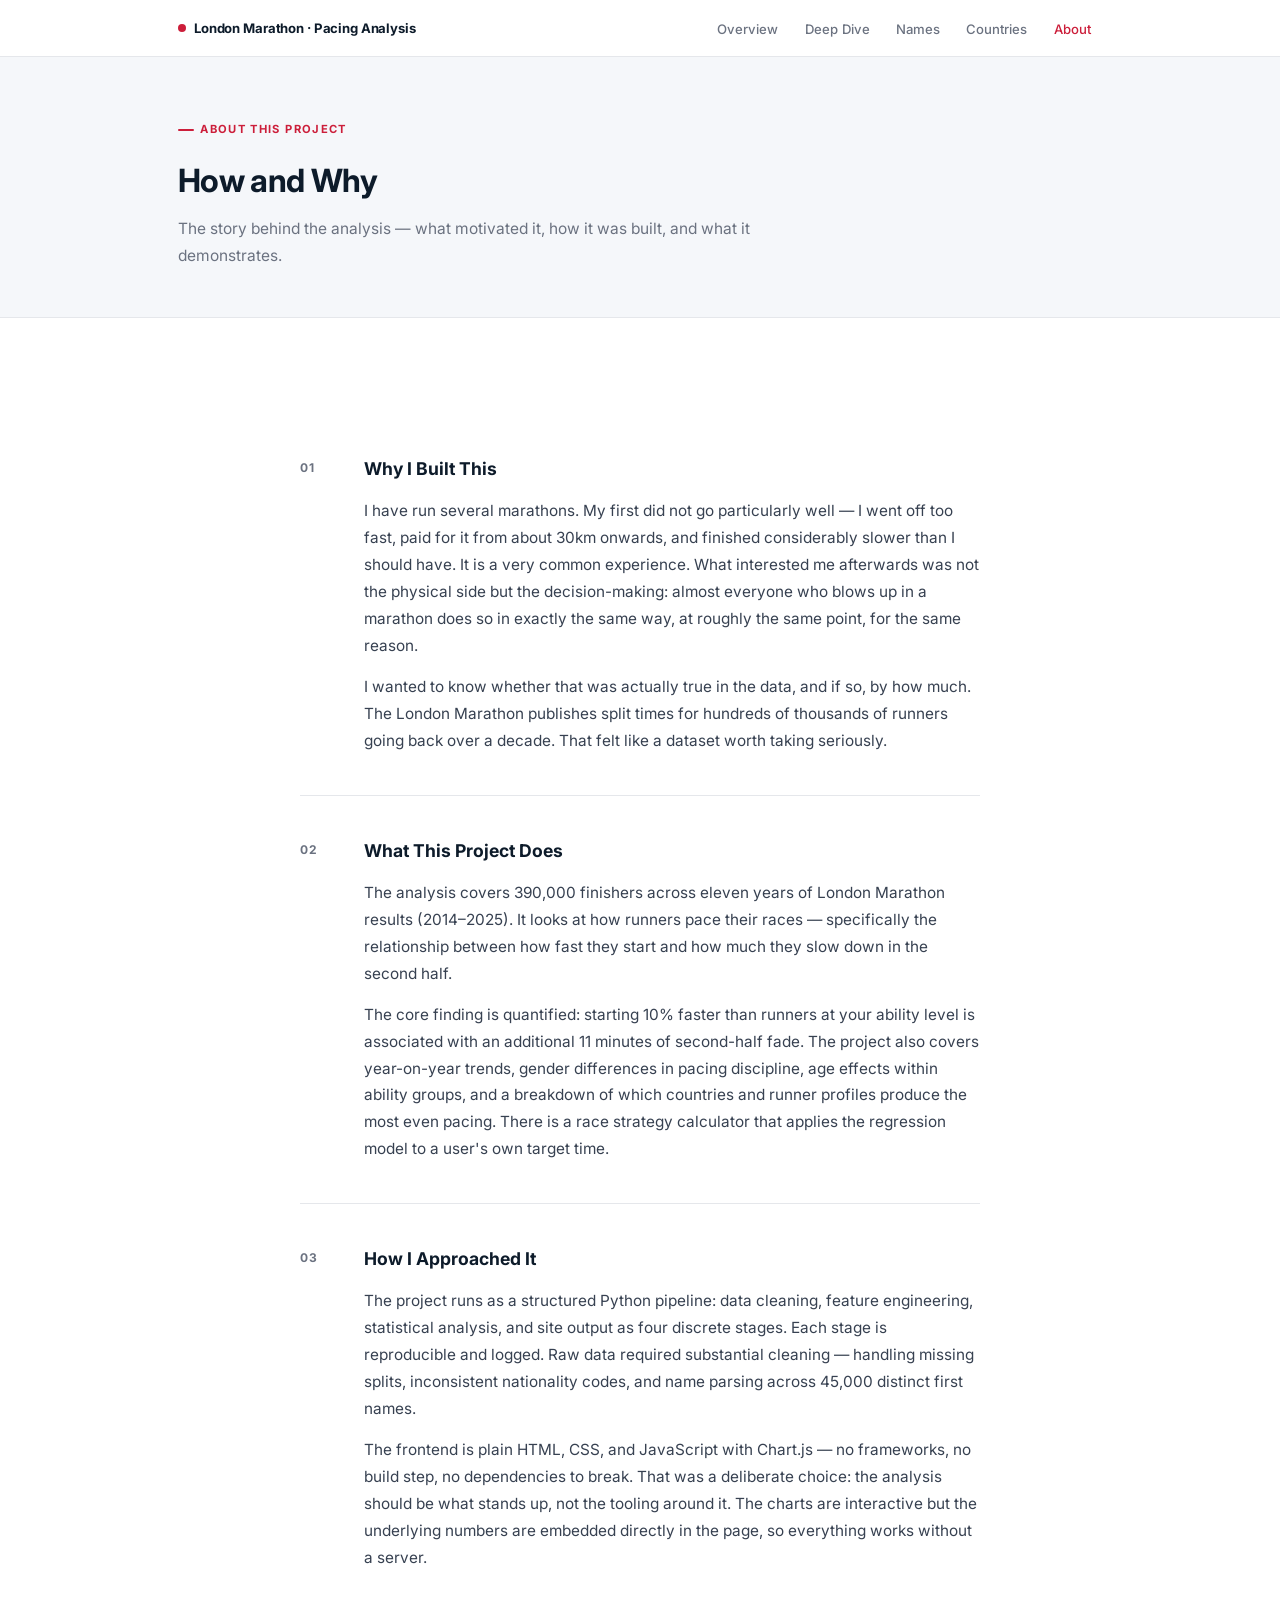
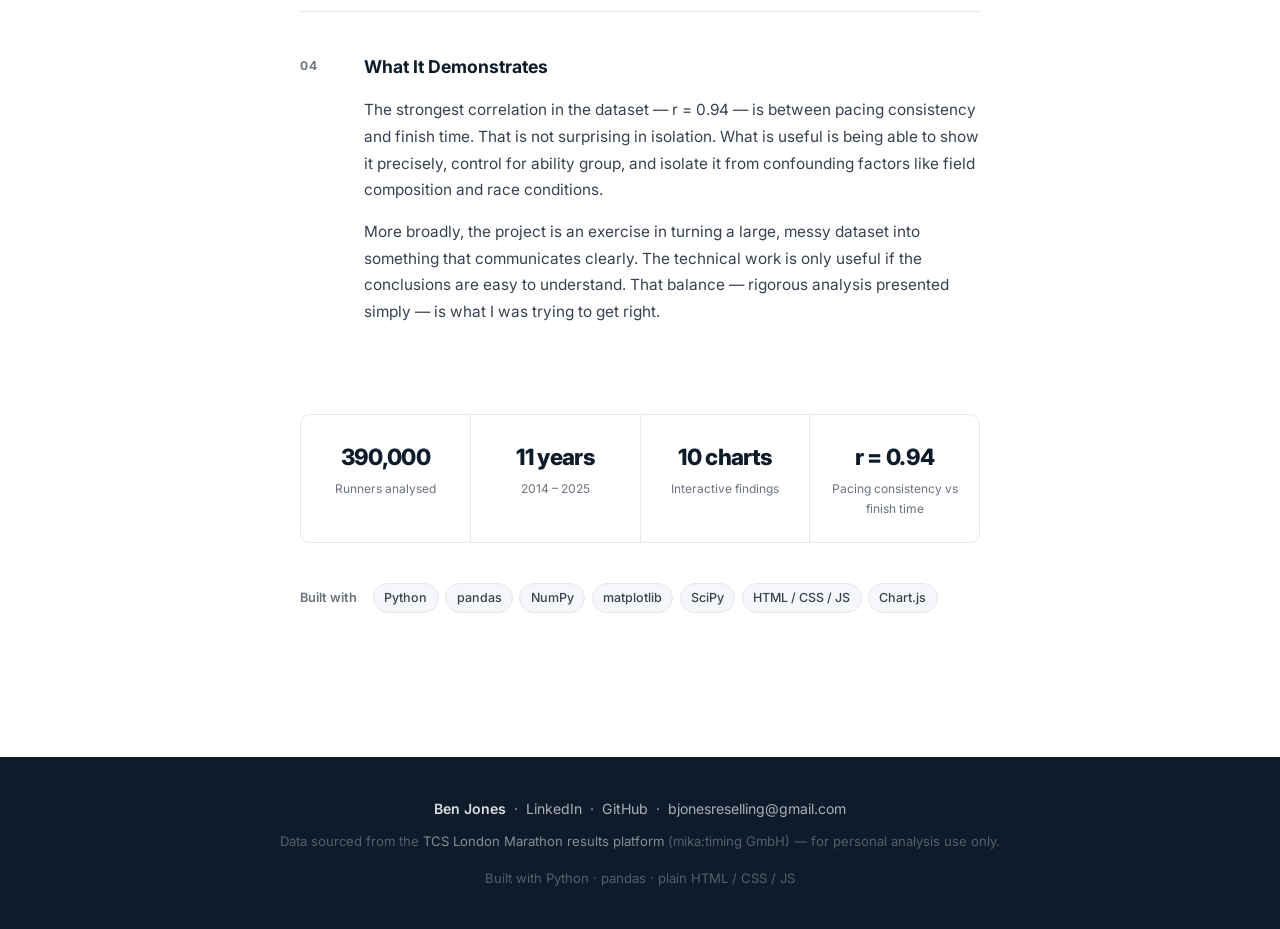
==== about.html @ 75218dbc "Add files via upload" ====
<!DOCTYPE html>
<html lang="en">
<head>
  <meta charset="UTF-8" />
  <meta name="viewport" content="width=device-width, initial-scale=1.0" />
  <title>About — London Marathon Pacing Analysis</title>
  <link rel="preconnect" href="https://fonts.googleapis.com" />
  <link rel="stylesheet" href="https://fonts.googleapis.com/css2?family=Inter:wght@400;500;600;700;800&display=swap" />
  <link rel="stylesheet" href="styles.css" />
</head>
<body>

<!-- Nav -->
<nav>
  <div class="nav-inner">
    <a class="nav-logo" href="index.html">
      <span class="nav-logo-dot"></span>
      London Marathon · Pacing Analysis
    </a>
    <button class="nav-hamburger" aria-label="Open menu" aria-expanded="false">
      <span></span><span></span><span></span>
    </button>
    <ul class="nav-links">
      <li><a href="index.html">Overview</a></li>
      <li><a href="findings.html">Deep&nbsp;Dive</a></li>
      <li><a href="names.html">Names</a></li>
      <li><a href="countries.html">Countries</a></li>
      <li><a href="about.html" class="nav-active">About</a></li>
    </ul>
  </div>
</nav>

<!-- Page header -->
<div style="background:var(--bg-subtle); border-bottom:1px solid var(--border); padding:3.5rem 1.75rem 3rem;">
  <div class="container">
    <div class="section-label">About This Project</div>
    <h2 style="font-size:2rem; margin-bottom:0.5rem;">How and Why</h2>
    <p style="color:var(--text-muted); font-size:0.97rem; max-width:620px; margin:0;">
      The story behind the analysis — what motivated it, how it was built, and what it demonstrates.
    </p>
  </div>
</div>

<!-- Content -->
<section>
  <div class="container">
    <div class="about-body">

      <div class="about-section">
        <div class="about-section-label">01</div>
        <div class="about-section-content">
          <h3>Why I Built This</h3>
          <p>
            I have run several marathons. My first did not go particularly well — I went off too fast,
            paid for it from about 30km onwards, and finished considerably slower than I should have.
            It is a very common experience. What interested me afterwards was not the physical side
            but the decision-making: almost everyone who blows up in a marathon does so in exactly
            the same way, at roughly the same point, for the same reason.
          </p>
          <p>
            I wanted to know whether that was actually true in the data, and if so, by how much.
            The London Marathon publishes split times for hundreds of thousands of runners going back
            over a decade. That felt like a dataset worth taking seriously.
          </p>
        </div>
      </div>

      <div class="about-section">
        <div class="about-section-label">02</div>
        <div class="about-section-content">
          <h3>What This Project Does</h3>
          <p>
            The analysis covers 390,000 finishers across eleven years of London Marathon results
            (2014–2025). It looks at how runners pace their races — specifically the relationship
            between how fast they start and how much they slow down in the second half.
          </p>
          <p>
            The core finding is quantified: starting 10% faster than runners at your ability level
            is associated with an additional 11 minutes of second-half fade. The project also
            covers year-on-year trends, gender differences in pacing discipline, age effects within
            ability groups, and a breakdown of which countries and runner profiles produce the most
            even pacing. There is a race strategy calculator that applies the regression model
            to a user's own target time.
          </p>
        </div>
      </div>

      <div class="about-section">
        <div class="about-section-label">03</div>
        <div class="about-section-content">
          <h3>How I Approached It</h3>
          <p>
            The project runs as a structured Python pipeline: data cleaning, feature engineering,
            statistical analysis, and site output as four discrete stages. Each stage is
            reproducible and logged. Raw data required substantial cleaning — handling missing
            splits, inconsistent nationality codes, and name parsing across 45,000 distinct
            first names.
          </p>
          <p>
            The frontend is plain HTML, CSS, and JavaScript with Chart.js — no frameworks,
            no build step, no dependencies to break. That was a deliberate choice: the
            analysis should be what stands up, not the tooling around it. The charts are
            interactive but the underlying numbers are embedded directly in the page, so
            everything works without a server.
          </p>
        </div>
      </div>

      <div class="about-section" style="border-bottom:none;">
        <div class="about-section-label">04</div>
        <div class="about-section-content">
          <h3>What It Demonstrates</h3>
          <p>
            The strongest correlation in the dataset — r = 0.94 — is between pacing consistency
            and finish time. That is not surprising in isolation. What is useful is being able
            to show it precisely, control for ability group, and isolate it from confounding
            factors like field composition and race conditions.
          </p>
          <p>
            More broadly, the project is an exercise in turning a large, messy dataset into
            something that communicates clearly. The technical work is only useful if the
            conclusions are easy to understand. That balance — rigorous analysis presented
            simply — is what I was trying to get right.
          </p>
        </div>
      </div>

    </div>

    <!-- Stat strip -->
    <div class="about-stats">
      <div class="about-stat">
        <div class="about-stat-num">390,000</div>
        <div class="about-stat-lbl">Runners analysed</div>
      </div>
      <div class="about-stat">
        <div class="about-stat-num">11 years</div>
        <div class="about-stat-lbl">2014 – 2025</div>
      </div>
      <div class="about-stat">
        <div class="about-stat-num">10 charts</div>
        <div class="about-stat-lbl">Interactive findings</div>
      </div>
      <div class="about-stat">
        <div class="about-stat-num">r = 0.94</div>
        <div class="about-stat-lbl">Pacing consistency vs finish time</div>
      </div>
    </div>

    <!-- Tech stack -->
    <div class="about-stack">
      <div class="about-stack-label">Built with</div>
      <div class="about-stack-items">
        <span class="about-stack-tag">Python</span>
        <span class="about-stack-tag">pandas</span>
        <span class="about-stack-tag">NumPy</span>
        <span class="about-stack-tag">matplotlib</span>
        <span class="about-stack-tag">SciPy</span>
        <span class="about-stack-tag">HTML / CSS / JS</span>
        <span class="about-stack-tag">Chart.js</span>
      </div>
    </div>

  </div>
</section>

<!-- Footer -->
<footer>
  <div class="container">
    <p class="footer-contact">
      <strong>Ben Jones</strong>
      &nbsp;·&nbsp;
      <a href="https://www.linkedin.com/in/ben-jones-98b57a19a/" target="_blank" rel="noopener">LinkedIn</a>
      &nbsp;·&nbsp;
      <a href="https://github.com/benjones1996" target="_blank" rel="noopener">GitHub</a>
      &nbsp;·&nbsp;
      <a href="mailto:bjonesreselling@gmail.com">bjonesreselling@gmail.com</a>
    </p>
    <p>
      Data sourced from the
      <a href="https://results.tcslondonmarathon.com" target="_blank" rel="noopener">TCS London Marathon results platform</a>
      (mika:timing GmbH) — for personal analysis use only.
    </p>
    <p>Built with Python · pandas · plain HTML / CSS / JS</p>
  </div>
</footer>

<script src="reveal.js"></script>
<script src="nav.js"></script>
</body>
</html>
---- styles.css ----
/* ─── Reset & base ─── */
*, *::before, *::after { box-sizing: border-box; margin: 0; padding: 0; }

:root {
  --bg:        #FFFFFF;
  --bg-subtle: #F5F7FA;
  --bg-dark:   #0D1B2A;
  --red:       #CC1E3A;
  --amber:     #E08A1E;
  --text:      #0D1B2A;
  --text-mid:  #374151;
  --text-muted:#6B7280;
  --border:    #E5E7EB;
  --shadow-sm: 0 1px 4px rgba(0,0,0,0.06);
  --shadow:    0 4px 20px rgba(0,0,0,0.08);
  --max-w:     980px;
  --font:      'Inter', system-ui, -apple-system, sans-serif;
  --radius:    10px;
}

html { scroll-behavior: smooth; }

body {
  font-family: var(--font);
  font-size: 15px;
  line-height: 1.7;
  color: var(--text-mid);
  background: var(--bg);
  -webkit-font-smoothing: antialiased;
}

/* ─── Typography ─── */
h1 { font-size: clamp(2.2rem, 5vw, 3.2rem); line-height: 1.12; font-weight: 800; color: #fff; letter-spacing: -0.03em; }
h2 { font-size: 1.55rem; font-weight: 700; color: var(--text); letter-spacing: -0.02em; margin-bottom: 0.5rem; }
h3 { font-size: 1rem; font-weight: 600; color: var(--text); margin-bottom: 0.3rem; }
p  { margin-bottom: 0.9rem; }
p:last-child { margin-bottom: 0; }
strong { color: var(--text); font-weight: 600; }
a { color: var(--red); text-decoration: none; }
a:hover { text-decoration: underline; }

/* ─── Container ─── */
.container {
  max-width: var(--max-w);
  margin: 0 auto;
  padding: 0 1.75rem;
}

section { padding: 5rem 0; }

/* ─── Section label ─── */
.section-label {
  display: inline-flex;
  align-items: center;
  gap: 0.4rem;
  font-size: 0.7rem;
  font-weight: 700;
  letter-spacing: 0.12em;
  text-transform: uppercase;
  color: var(--red);
  margin-bottom: 0.9rem;
}
.section-label::before {
  content: '';
  display: block;
  width: 16px;
  height: 2px;
  background: var(--red);
  border-radius: 1px;
}

/* ─── Nav ─── */
nav {
  position: sticky;
  top: 0;
  z-index: 200;
  background: rgba(255,255,255,0.97);
  backdrop-filter: blur(12px);
  border-bottom: 1px solid var(--border);
}
.nav-inner {
  max-width: var(--max-w);
  margin: 0 auto;
  padding: 0 1.75rem;
  height: 56px;
  display: flex;
  align-items: center;
  justify-content: space-between;
}
.nav-logo {
  font-size: 0.82rem;
  font-weight: 700;
  color: var(--text);
  text-decoration: none;
  letter-spacing: -0.01em;
  display: flex;
  align-items: center;
  gap: 0.5rem;
  white-space: nowrap;
  flex-shrink: 0;
}
.nav-logo-dot {
  width: 8px; height: 8px;
  border-radius: 50%;
  background: var(--red);
  flex-shrink: 0;
}
.nav-links {
  display: flex;
  gap: 0.25rem;
  list-style: none;
}
.nav-links a {
  font-size: 0.82rem;
  font-weight: 500;
  color: var(--text-muted);
  text-decoration: none;
  padding: 0.35rem 0.7rem;
  border-radius: 6px;
  transition: background 0.15s, color 0.15s;
  white-space: nowrap;
}
.nav-links a:hover { background: var(--bg-subtle); color: var(--text); }

/* ─── Nav gender toggle ─── */
.nav-gender-toggle {
  display: flex;
  gap: 0.25rem;
  background: var(--bg-subtle);
  border: 1px solid var(--border);
  border-radius: 999px;
  padding: 3px;
}
.nav-gender-btn {
  padding: 0.28rem 0.85rem;
  border-radius: 999px;
  border: none;
  background: transparent;
  color: var(--text-muted);
  font-size: 0.78rem;
  font-weight: 600;
  cursor: pointer;
  font-family: var(--font);
  transition: background 0.15s, color 0.15s;
  letter-spacing: 0.01em;
  white-space: nowrap;
}
.nav-gender-btn:hover { color: var(--text); }
.nav-gender-btn.active { background: var(--bg-dark); color: #fff; }

/* ─── Hero ─── */
.hero {
  background: var(--bg-dark);
  padding: 7rem 1.75rem 5.5rem;
}
.hero-eyebrow {
  display: inline-flex;
  align-items: center;
  gap: 0.5rem;
  font-size: 0.72rem;
  font-weight: 700;
  letter-spacing: 0.12em;
  text-transform: uppercase;
  color: rgba(255,255,255,0.4);
  margin-bottom: 1.4rem;
}
.hero-eyebrow-dot {
  width: 6px; height: 6px;
  border-radius: 50%;
  background: var(--red);
}
.hero h1 { max-width: 700px; margin-bottom: 1.1rem; }
.hero-subtitle {
  font-size: 1.05rem;
  color: rgba(255,255,255,0.52);
  max-width: 580px;
  line-height: 1.65;
  margin: 0;
}

/* ─── Hero stats bar ─── */
.hero-stats {
  display: flex;
  gap: 0;
  margin-top: 4rem;
  border-top: 1px solid rgba(255,255,255,0.1);
  padding-top: 2.5rem;
  flex-wrap: wrap;
  gap: 2.5rem;
}
.hero-stat-item {}
.hero-stat-value {
  font-size: clamp(2.6rem, 5vw, 3.8rem);
  font-weight: 800;
  color: #fff;
  line-height: 1;
  letter-spacing: -0.04em;
  display: block;
}
.hero-stat-label {
  font-size: 0.72rem;
  font-weight: 600;
  letter-spacing: 0.08em;
  text-transform: uppercase;
  color: rgba(255,255,255,0.35);
  display: block;
  margin-top: 0.4rem;
}

/* ─── Gender toggle ─── */
.gender-toggle {
  display: flex;
  gap: 0.5rem;
  margin-top: 2rem;
  flex-wrap: wrap;
}
.gender-btn {
  padding: 0.4rem 1.1rem;
  border-radius: 999px;
  border: 1.5px solid rgba(255,255,255,0.25);
  background: transparent;
  color: rgba(255,255,255,0.6);
  font-size: 0.8rem;
  font-weight: 600;
  cursor: pointer;
  font-family: var(--font);
  transition: background 0.15s, color 0.15s, border-color 0.15s;
  letter-spacing: 0.02em;
}
.gender-btn:hover { background: rgba(255,255,255,0.1); color: #fff; }
.gender-btn.active { background: #fff; color: var(--bg-dark); border-color: #fff; }

/* ─── About section ─── */
#about {
  border-bottom: 1px solid var(--border);
}
#about p { font-size: 0.97rem; color: var(--text-mid); max-width: 680px; }
#about p + p { margin-top: 0.6rem; }

/* ─── Findings ─── */
#findings { background: var(--bg-subtle); }
.findings-intro { color: var(--text-muted); font-size: 0.95rem; margin-bottom: 2.2rem; max-width: 560px; }
.findings-grid {
  display: grid;
  grid-template-columns: repeat(3, 1fr);
  gap: 1.2rem;
}
.finding-card {
  background: var(--bg);
  border: 1px solid var(--border);
  border-radius: var(--radius);
  padding: 1.6rem 1.5rem;
  box-shadow: var(--shadow-sm);
  transition: box-shadow 0.2s, transform 0.2s;
}
.finding-card:hover {
  box-shadow: var(--shadow);
  transform: translateY(-2px);
}
.finding-number {
  font-size: 2.1rem;
  font-weight: 800;
  color: var(--text);
  line-height: 1;
  letter-spacing: -0.03em;
  margin-bottom: 0.6rem;
}
.finding-title {
  font-size: 0.85rem;
  font-weight: 600;
  color: var(--text);
  margin-bottom: 0.35rem;
}
.finding-desc {
  font-size: 0.82rem;
  color: var(--text-muted);
  line-height: 1.55;
  margin: 0;
}

/* ─── Pace selector ─── */
#your-band { background: var(--bg); border-top: 1px solid var(--border); border-bottom: 1px solid var(--border); }
.pace-intro { color: var(--text-muted); font-size: 0.95rem; margin-bottom: 1.8rem; max-width: 560px; }

.band-buttons {
  display: flex;
  flex-wrap: wrap;
  gap: 0.5rem;
  margin-bottom: 2rem;
}
.band-btn {
  padding: 0.45rem 1rem;
  border-radius: 999px;
  border: 1.5px solid var(--border);
  background: var(--bg);
  color: var(--text-muted);
  font-size: 0.82rem;
  font-weight: 600;
  cursor: pointer;
  font-family: var(--font);
  transition: border-color 0.18s ease, background 0.18s ease, color 0.18s ease, transform 0.18s ease;
  letter-spacing: -0.01em;
}
.band-btn:hover {
  border-color: var(--text-mid);
  color: var(--text);
  background: var(--bg-subtle);
  transform: translateY(-1px);
}
.band-btn.active {
  background: var(--text);
  border-color: var(--text);
  color: #fff;
}


.band-panel {
  background: var(--bg-subtle);
  border: 1px solid var(--border);
  border-radius: var(--radius);
  padding: 2rem 2.2rem;
  box-shadow: var(--shadow-sm);
}
.band-panel-title {
  font-size: 1.1rem;
  font-weight: 700;
  color: var(--text);
  margin-bottom: 1.4rem;
  display: flex;
  align-items: center;
  gap: 0.6rem;
}
.band-panel-title::before {
  content: '';
  display: block;
  width: 4px;
  height: 1.1em;
  background: var(--red);
  border-radius: 2px;
  flex-shrink: 0;
}
.band-stats {
  display: flex;
  gap: 3rem;
  margin-bottom: 1.6rem;
  flex-wrap: wrap;
}
.band-stat-val {
  font-size: 2rem;
  font-weight: 800;
  color: var(--text);
  line-height: 1;
  letter-spacing: -0.03em;
}
.band-stat-lbl {
  font-size: 0.7rem;
  font-weight: 600;
  color: var(--text-muted);
  text-transform: uppercase;
  letter-spacing: 0.07em;
  margin-top: 0.3rem;
}
.band-tip {
  font-size: 0.92rem;
  color: var(--text-mid);
  line-height: 1.7;
  margin: 0;
  padding-top: 1.4rem;
  border-top: 1px solid var(--border);
}
.band-tip strong { color: var(--red); font-weight: 600; }

/* ─── Canvas chart wrapper ─── */
.canvas-wrap {
  position: relative;
  width: 100%;
  height: 380px;
  background: var(--bg);
  border: 1px solid var(--border);
  border-radius: 8px;
  padding: 1rem 0.5rem 0.5rem;
}
.canvas-wrap canvas {
  position: absolute;
  top: 0;
  left: 0;
  width: 100%;
  height: 100%;
}

/* ─── Analysis section ─── */
#analysis { background: var(--bg); }
.analysis-intro { font-size: 0.95rem; color: var(--text-muted); margin-bottom: 3rem; max-width: 620px; }

.chart-block {
  margin-bottom: 4rem;
  padding-bottom: 4rem;
  border-bottom: 1px solid var(--border);
}
.chart-block:last-child { border-bottom: none; margin-bottom: 0; padding-bottom: 0; }

.chart-label {
  font-size: 0.67rem;
  font-weight: 700;
  letter-spacing: 0.14em;
  text-transform: uppercase;
  color: var(--text-muted);
  margin-bottom: 0.75rem;
}
.chart-block img {
  width: 100%;
  border-radius: 8px;
  border: 1px solid var(--border);
  display: block;
}
.chart-caption {
  margin-top: 1.2rem;
  display: grid;
  grid-template-columns: 1fr 1fr;
  gap: 2rem;
  align-items: start;
}
.chart-caption h3 {
  font-size: 1.05rem;
  font-weight: 700;
  color: var(--text);
  margin-bottom: 0.6rem;
  line-height: 1.3;
}
.chart-caption-text { font-size: 0.88rem; color: var(--text-muted); line-height: 1.7; }
.chart-caption-text p { margin-bottom: 0.7rem; }
.chart-caption-text p:last-child { margin: 0; }
.chart-caption-text strong { color: var(--text-mid); }

/* ─── Insight callout ─── */
.callout {
  background: var(--bg-subtle);
  border: 1px solid var(--border);
  border-left: 4px solid var(--amber);
  border-radius: 0 var(--radius) var(--radius) 0;
  padding: 1.4rem 1.6rem;
  margin: 0 0 4rem;
  font-size: 0.92rem;
  color: var(--text-mid);
  line-height: 1.7;
}
.callout strong { color: var(--amber); }

/* ─── CTA link ─── */
.cta-link {
  display: inline-block;
  padding: 0.7rem 1.8rem;
  background: var(--text);
  color: #fff;
  border-radius: 999px;
  font-size: 0.88rem;
  font-weight: 600;
  text-decoration: none;
  transition: background 0.15s, transform 0.15s;
  letter-spacing: -0.01em;
}
.cta-link:hover { background: var(--red); transform: translateY(-1px); text-decoration: none; }

/* ─── Methodology ─── */
#methodology { background: var(--bg-subtle); }
.method-grid {
  display: grid;
  grid-template-columns: 1fr 1fr;
  gap: 1.2rem;
  margin: 1.8rem 0 2.5rem;
}
.method-card {
  background: var(--bg);
  border: 1px solid var(--border);
  border-radius: var(--radius);
  padding: 1.3rem 1.4rem;
  box-shadow: var(--shadow-sm);
}
.method-card h3 { font-size: 0.88rem; margin-bottom: 0.4rem; }
.method-card p { font-size: 0.84rem; color: var(--text-muted); margin: 0; }

.limitations-title {
  font-size: 0.88rem;
  font-weight: 600;
  color: var(--text);
  margin-bottom: 0.9rem;
}
.limitation {
  display: flex;
  gap: 0.75rem;
  padding: 0.85rem 1rem;
  background: var(--bg);
  border: 1px solid var(--border);
  border-radius: 8px;
  margin-bottom: 0.6rem;
  font-size: 0.84rem;
  color: var(--text-muted);
  line-height: 1.6;
}
.limitation-icon {
  font-size: 0.8rem;
  margin-top: 0.15rem;
  flex-shrink: 0;
  color: var(--text-muted);
}

/* ─── Future work ─── */
#future { background: var(--bg); border-top: 1px solid var(--border); }
.future-intro { font-size: 0.95rem; color: var(--text-muted); margin-bottom: 2rem; }
.future-list { list-style: none; }
.future-list li {
  display: flex;
  gap: 1.1rem;
  padding: 1.1rem 0;
  border-bottom: 1px solid var(--border);
  font-size: 0.88rem;
  color: var(--text-muted);
  line-height: 1.6;
}
.future-list li:last-child { border-bottom: none; }
.future-list li strong { color: var(--text); font-weight: 600; display: block; margin-bottom: 0.2rem; }
.future-badge {
  flex-shrink: 0;
  font-size: 0.65rem;
  font-weight: 700;
  letter-spacing: 0.06em;
  text-transform: uppercase;
  padding: 0.22rem 0.55rem;
  border-radius: 4px;
  height: fit-content;
  margin-top: 0.2rem;
  white-space: nowrap;
}
.badge-phase2 { background: #EBF5FF; color: #1D64B0; }
.badge-data   { background: #ECFDF5; color: #166534; }
.badge-model  { background: #FFF8EC; color: #92560A; }

/* ─── Footer ─── */
footer {
  background: var(--bg-dark);
  padding: 2.5rem 1.75rem;
  text-align: center;
  font-size: 0.82rem;
  color: rgba(255,255,255,0.3);
}
footer a { color: rgba(255,255,255,0.5); text-decoration: none; }
footer a:hover { color: rgba(255,255,255,0.8); text-decoration: underline; }
footer p + p { margin-top: 0.3rem; }
.footer-contact { color: rgba(255,255,255,0.65); font-size: 0.88rem; margin-bottom: 0.6rem; }
.footer-contact strong { color: rgba(255,255,255,0.85); }
.footer-contact a { color: rgba(255,255,255,0.65); }
.footer-contact a:hover { color: #fff; }

/* ─── Scroll reveal ─── */
.fade-up {
  opacity: 0;
  transform: translateY(50px);
  transition: opacity 650ms cubic-bezier(0.22, 1, 0.36, 1),
              transform 650ms cubic-bezier(0.22, 1, 0.36, 1);
  will-change: opacity, transform;
}
.fade-up.is-visible {
  opacity: 1;
  transform: translateY(0);
}
@media (prefers-reduced-motion: reduce) {
  .fade-up,
  .fade-up.is-visible {
    opacity: 1 !important;
    transform: none !important;
    transition: none !important;
  }
}

/* ─── Hover enhancements ─── */
.curiosity-card {
  transition: box-shadow 0.2s ease, transform 0.2s ease;
}
.curiosity-card:hover {
  box-shadow: var(--shadow);
  transform: translateY(-2px);
}
.method-card {
  transition: box-shadow 0.2s ease, transform 0.2s ease;
}
.method-card:hover {
  box-shadow: var(--shadow);
  transform: translateY(-2px);
}


/* ─── Curiosities ─── */
#curiosities { background: var(--bg-subtle); border-top: 1px solid var(--border); }
.curiosities-intro { color: var(--text-muted); font-size: 0.95rem; margin-bottom: 2.2rem; max-width: 600px; }
.curiosities-grid {
  display: grid;
  grid-template-columns: 1fr 1fr;
  gap: 1.2rem;
}
.curiosity-card {
  background: var(--bg);
  border: 1px solid var(--border);
  border-radius: var(--radius);
  padding: 1.6rem 1.5rem;
  box-shadow: var(--shadow-sm);
}
.curiosity-number {
  font-size: 2.4rem;
  font-weight: 800;
  color: var(--text);
  line-height: 1;
  letter-spacing: -0.04em;
  margin-bottom: 0.5rem;
}
.curiosity-title {
  font-size: 0.88rem;
  font-weight: 600;
  color: var(--text);
  margin-bottom: 0.4rem;
}
.curiosity-desc {
  font-size: 0.82rem;
  color: var(--text-muted);
  line-height: 1.6;
  margin: 0;
}
.curiosity-canvas-wrap {
  position: relative;
  width: 100%;
  height: 200px;
  margin-top: 1.1rem;
}
.curiosity-canvas-wrap canvas {
  position: absolute;
  top: 0; left: 0;
  width: 100%; height: 100%;
}

/* ─── Race Strategy Calculator ─── */
#calculator { background: var(--bg-subtle); border-top: 1px solid var(--border); border-bottom: 1px solid var(--border); }
.calc-intro { color: var(--text-muted); font-size: 0.95rem; margin-bottom: 2rem; max-width: 640px; }

.calc-panel {
  background: var(--bg);
  border: 1px solid var(--border);
  border-radius: var(--radius);
  padding: 2rem 2.2rem;
  box-shadow: var(--shadow-sm);
}
.calc-inputs {
  display: grid;
  grid-template-columns: 200px 1fr;
  gap: 2.5rem;
  margin-bottom: 2rem;
  align-items: start;
}
.calc-input-group { display: flex; flex-direction: column; gap: 0.55rem; }
.calc-label {
  font-size: 0.82rem;
  font-weight: 600;
  color: var(--text);
  display: flex;
  align-items: center;
  justify-content: space-between;
  flex-wrap: wrap;
  gap: 0.3rem;
}
.calc-pace-display { font-weight: 700; color: var(--red); }
.calc-select {
  padding: 0.6rem 1rem;
  border: 1.5px solid var(--border);
  border-radius: 8px;
  background: var(--bg);
  color: var(--text);
  font-size: 0.92rem;
  font-family: var(--font);
  cursor: pointer;
  -webkit-appearance: none;
  appearance: none;
  background-image: url("data:image/svg+xml,%3Csvg xmlns='http://www.w3.org/2000/svg' width='12' height='8' viewBox='0 0 12 8'%3E%3Cpath d='M1 1l5 5 5-5' stroke='%236B7280' stroke-width='1.5' fill='none' stroke-linecap='round'/%3E%3C/svg%3E");
  background-repeat: no-repeat;
  background-position: right 0.8rem center;
  padding-right: 2.2rem;
}
.calc-select:focus { outline: none; border-color: var(--text-mid); }
.calc-slider {
  -webkit-appearance: none;
  appearance: none;
  width: 100%;
  height: 5px;
  border-radius: 3px;
  background: linear-gradient(to right, rgba(29,100,176,0.3), var(--border) 50%, rgba(204,30,58,0.3));
  outline: none;
  cursor: pointer;
}
.calc-slider::-webkit-slider-thumb {
  -webkit-appearance: none;
  width: 22px; height: 22px;
  border-radius: 50%;
  background: var(--bg-dark);
  border: 2.5px solid #fff;
  box-shadow: 0 1px 6px rgba(0,0,0,0.22);
  cursor: pointer;
}
.calc-slider::-moz-range-thumb {
  width: 22px; height: 22px;
  border-radius: 50%;
  background: var(--bg-dark);
  border: 2.5px solid #fff;
  cursor: pointer;
}
.calc-slider-labels {
  display: flex;
  justify-content: space-between;
  font-size: 0.72rem;
  color: var(--text-muted);
  margin-top: 0.2rem;
}
.calc-output { padding-top: 1.6rem; border-top: 1px solid var(--border); }
.calc-result-grid {
  display: grid;
  grid-template-columns: repeat(4, 1fr);
  gap: 1.5rem;
  margin-bottom: 1.5rem;
}
.calc-result-val {
  font-size: 1.6rem;
  font-weight: 800;
  color: var(--text);
  line-height: 1;
  letter-spacing: -0.03em;
}
.calc-result-lbl {
  font-size: 0.69rem;
  font-weight: 600;
  color: var(--text-muted);
  text-transform: uppercase;
  letter-spacing: 0.07em;
  margin-top: 0.35rem;
}
.calc-status-ok   { color: #166534; }
.calc-status-warn { color: var(--amber); }
.calc-status-bad  { color: var(--red); }
.calc-fade-section { padding-top: 1.2rem; border-top: 1px solid var(--border); }
.calc-fade-label { font-size: 0.84rem; color: var(--text-mid); margin-bottom: 0.55rem; }
.calc-fade-label strong { color: var(--text); }
.calc-fade-track {
  width: 100%;
  height: 8px;
  background: var(--border);
  border-radius: 4px;
  overflow: hidden;
}
.calc-fade-fill {
  height: 100%;
  border-radius: 4px;
  background: linear-gradient(to right, #166534, var(--amber), var(--red));
  transition: width 0.3s ease;
}
.calc-gender-note {
  font-size: 0.75rem;
  color: var(--text-muted);
  font-weight: 400;
}
.calc-footnote {
  font-size: 0.78rem;
  color: var(--text-muted);
  margin-top: 1.2rem;
  max-width: 700px;
  line-height: 1.6;
}

/* Desktop: hide the in-menu gender row */
.nav-gender-mobile { display: none; }

/* ─── Hamburger button ─── */
.nav-hamburger {
  display: none;
  flex-direction: column;
  justify-content: center;
  gap: 5px;
  background: none;
  border: none;
  cursor: pointer;
  padding: 0.4rem;
  border-radius: 6px;
  transition: background 0.15s;
}
.nav-hamburger:hover { background: var(--bg-subtle); }
.nav-hamburger span {
  display: block;
  width: 22px;
  height: 2px;
  background: var(--text);
  border-radius: 2px;
  transition: transform 0.22s ease, opacity 0.22s ease;
  transform-origin: center;
}
.nav-hamburger.is-open span:nth-child(1) { transform: translateY(7px) rotate(45deg); }
.nav-hamburger.is-open span:nth-child(2) { opacity: 0; transform: scaleX(0); }
.nav-hamburger.is-open span:nth-child(3) { transform: translateY(-7px) rotate(-45deg); }

/* ─── Names & Countries pages ─── */
.nav-active { color: var(--red) !important; font-weight: 600; }

/* Name frequency charts — 2-up grid */
.nc-freq-grid {
  display: grid;
  grid-template-columns: 1fr 1fr;
  gap: 2rem;
  margin-bottom: 0;
}
.nc-chart-heading {
  font-size: 0.75rem;
  font-weight: 700;
  letter-spacing: 0.05em;
  text-transform: uppercase;
  color: var(--text-muted);
  margin-bottom: 0.75rem;
}

/* Typical runner card */
.nc-typical-card {
  background: var(--bg-subtle);
  border: 1px solid var(--border);
  border-radius: var(--radius);
  padding: 2rem 2rem 1.5rem;
}
.nc-typical-header { margin-bottom: 1.5rem; }
.nc-typical-header h3 { font-size: 1.1rem; font-weight: 700; margin-bottom: 0.3rem; }
.nc-typical-header p  { font-size: 0.87rem; color: var(--text-muted); }
.nc-typical-grid {
  display: grid;
  grid-template-columns: repeat(4, 1fr);
  gap: 1.5rem;
  margin-bottom: 1.25rem;
}
.nc-typical-item { display: flex; flex-direction: column; gap: 0.3rem; }
.nc-typical-val  { font-size: 1.45rem; font-weight: 800; color: var(--red); line-height: 1.1; }
.nc-typical-lbl  { font-size: 0.78rem; color: var(--text-muted); }
.nc-typical-note { font-size: 0.82rem; color: var(--text-muted); border-top: 1px solid var(--border); padding-top: 1rem; margin: 0; }

/* Same-name table */
.nc-table-wrap { overflow-x: auto; }
.nc-table {
  width: 100%;
  border-collapse: collapse;
  font-size: 0.88rem;
}
.nc-table th {
  text-align: left;
  font-size: 0.72rem;
  font-weight: 700;
  letter-spacing: 0.07em;
  text-transform: uppercase;
  color: var(--text-muted);
  border-bottom: 2px solid var(--border);
  padding: 0.5rem 0.75rem;
}
.nc-table td {
  padding: 0.65rem 0.75rem;
  border-bottom: 1px solid var(--border);
  color: var(--text);
  vertical-align: middle;
}
.nc-table tr:last-child td { border-bottom: none; }
.nc-time-fast { color: rgba(29,100,176,0.9); font-variant-numeric: tabular-nums; }
.nc-time-slow { color: rgba(204,30,58,0.9);  font-variant-numeric: tabular-nums; }

/* Diversity / stat blocks */
.nc-diversity-grid {
  display: grid;
  grid-template-columns: 1fr 1fr;
  gap: 1.5rem;
  margin-bottom: 0;
}
.nc-diversity-card {
  background: var(--bg-subtle);
  border: 1px solid var(--border);
  border-radius: var(--radius);
  padding: 1.75rem;
}
.nc-diversity-num  { font-size: 2.5rem; font-weight: 800; color: var(--red); line-height: 1; margin-bottom: 0.35rem; }
.nc-diversity-lbl  { font-size: 0.78rem; font-weight: 700; text-transform: uppercase; letter-spacing: 0.07em; color: var(--text-muted); margin-bottom: 0.6rem; }
.nc-diversity-desc { font-size: 0.87rem; color: var(--text-muted); line-height: 1.6; margin: 0; }

/* Responsive ─── */
@media (max-width: 768px) {
  .nc-freq-grid      { grid-template-columns: 1fr; }
  .nc-typical-grid   { grid-template-columns: repeat(2, 1fr); }
  .nc-diversity-grid { grid-template-columns: 1fr; }
  .about-stats       { grid-template-columns: repeat(2, 1fr); }
}
@media (max-width: 480px) {
  .nc-typical-grid   { grid-template-columns: 1fr; }
}

/* ─── About page ─── */
.about-body {
  max-width: 680px;
  margin: 3.5rem auto 3rem;
}
.about-section {
  display: grid;
  grid-template-columns: 2rem 1fr;
  gap: 0 2rem;
  padding-bottom: 2.5rem;
  margin-bottom: 2.5rem;
  border-bottom: 1px solid var(--border);
}
.about-section-label {
  font-size: 0.75rem;
  font-weight: 700;
  color: var(--text-muted);
  letter-spacing: 0.08em;
  padding-top: 0.25rem;
}
.about-section-content h3 {
  font-size: 1.1rem;
  font-weight: 700;
  margin: 0 0 0.9rem;
  color: var(--text);
}
.about-section-content p {
  font-size: 0.96rem;
  line-height: 1.75;
  color: var(--text-mid);
  margin: 0 0 0.9rem;
}
.about-section-content p:last-child { margin-bottom: 0; }

.about-stats {
  display: grid;
  grid-template-columns: repeat(4, 1fr);
  gap: 1px;
  background: var(--border);
  border: 1px solid var(--border);
  border-radius: 10px;
  overflow: hidden;
  margin: 0 auto 2.5rem;
  max-width: 680px;
}
.about-stat {
  background: var(--bg);
  padding: 1.4rem 1.2rem;
  text-align: center;
}
.about-stat-num {
  font-size: 1.4rem;
  font-weight: 800;
  color: var(--text);
  letter-spacing: -0.03em;
}
.about-stat-lbl {
  font-size: 0.75rem;
  color: var(--text-muted);
  margin-top: 0.2rem;
}

.about-stack {
  max-width: 680px;
  margin: 0 auto 4rem;
  display: flex;
  align-items: center;
  gap: 1rem;
  flex-wrap: wrap;
}
.about-stack-label {
  font-size: 0.8rem;
  font-weight: 600;
  color: var(--text-muted);
  white-space: nowrap;
}
.about-stack-items {
  display: flex;
  flex-wrap: wrap;
  gap: 0.4rem;
}
.about-stack-tag {
  font-size: 0.78rem;
  font-weight: 500;
  background: var(--bg-subtle);
  border: 1px solid var(--border);
  color: var(--text-mid);
  padding: 0.2rem 0.65rem;
  border-radius: 20px;
}

/* ─── Responsive ─── */
@media (max-width: 768px) {
  .findings-grid    { grid-template-columns: 1fr 1fr; }
  .method-grid      { grid-template-columns: 1fr; }
  .chart-caption    { grid-template-columns: 1fr; gap: 0.8rem; }
  .nav-hamburger { display: flex; }
  .nav-inner {
    height: auto;
    flex-wrap: wrap;
    padding: 0 1rem;
    gap: 0;
  }
  .nav-logo {
    flex: 1;
    padding: 0.7rem 0;
  }
  .nav-hamburger {
    align-self: center;
  }
  .nav-gender-toggle {
    display: flex;
    width: 100%;
    justify-content: center;
    padding: 0.45rem 0;
    border-top: 1px solid var(--border);
    gap: 0.4rem;
    order: 10;
  }
  .nav-gender-toggle .gender-btn,
  .nav-gender-toggle .nav-gender-btn {
    font-size: 0.8rem;
    padding: 0.3rem 1rem;
  }
  .nav-links {
    display: none;
    position: absolute;
    top: 100%;
    left: 0;
    right: 0;
    flex-direction: column;
    background: rgba(255,255,255,0.98);
    backdrop-filter: blur(12px);
    border-bottom: 1px solid var(--border);
    box-shadow: 0 8px 24px rgba(0,0,0,0.08);
    padding: 0.5rem 0 0.75rem;
    gap: 0;
  }
  .nav-links.is-open { display: flex; }
  .nav-links li { width: 100%; }
  .nav-links a {
    display: block;
    padding: 0.75rem 1.5rem;
    font-size: 0.95rem;
    font-weight: 500;
    border-radius: 0;
    color: var(--text);
    white-space: nowrap;
  }
  .nav-links a:hover { background: var(--bg-subtle); }
  .hero-stats       { gap: 1.8rem; }
  .band-stats       { gap: 1.5rem; }
  .calc-inputs      { grid-template-columns: 1fr; gap: 1.5rem; }
  .calc-result-grid { grid-template-columns: repeat(2, 1fr); gap: 1.2rem; }
  .curiosities-grid { grid-template-columns: 1fr; }
}
@media (max-width: 480px) {
  .findings-grid { grid-template-columns: 1fr; }
  .hero { padding: 5rem 1.25rem 4rem; }
  .band-panel { padding: 1.4rem 1.2rem; }
  .calc-panel { padding: 1.4rem 1.2rem; }
}
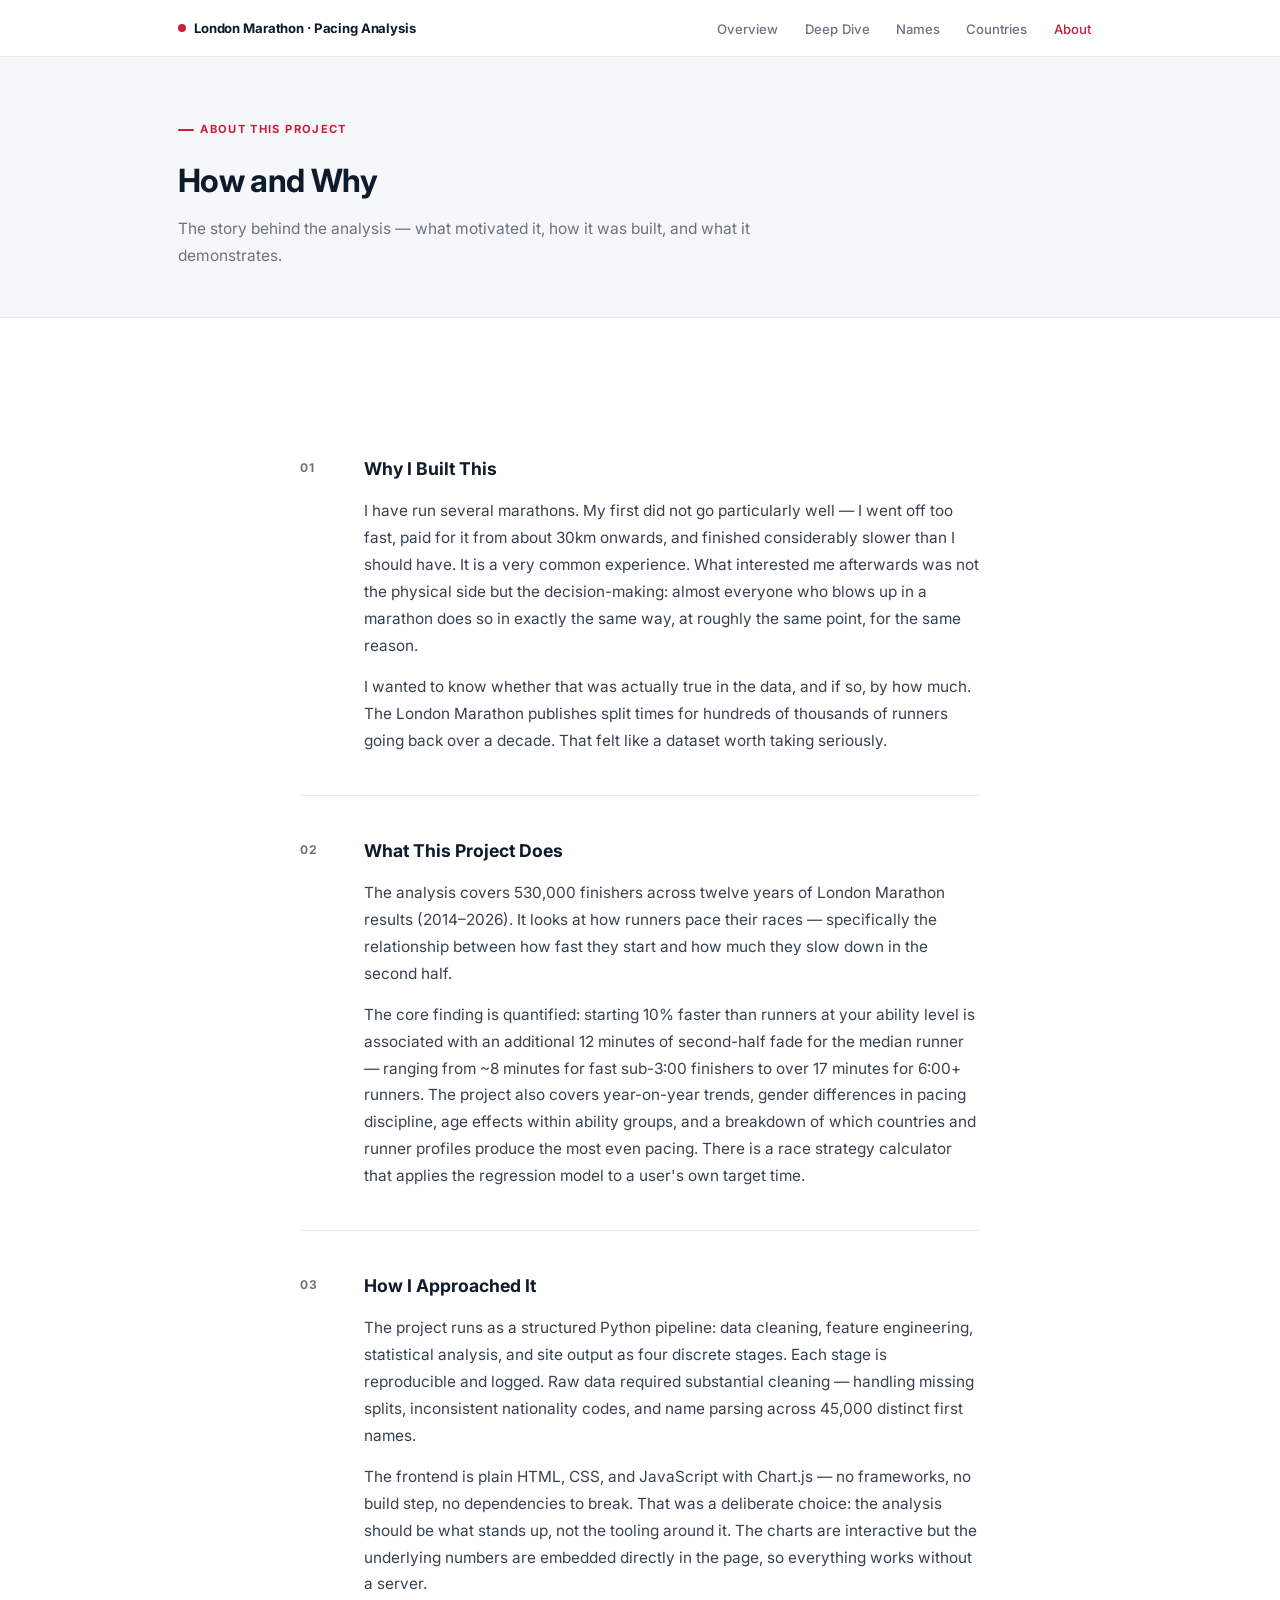
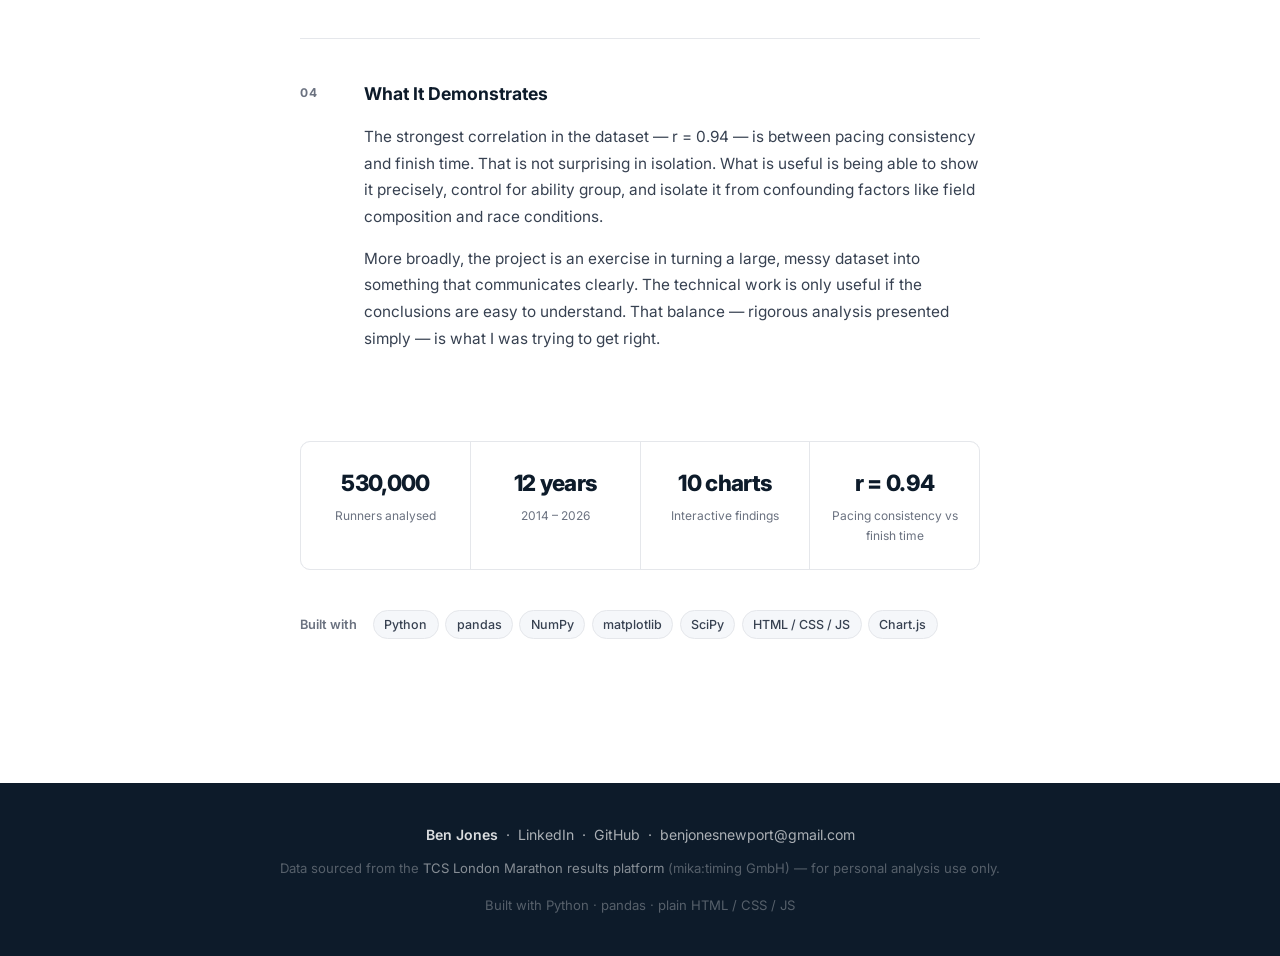
==== commit f0d99edd: "Add files via upload" ====
--- a/about.html
+++ b/about.html
@@ -70,13 +70,14 @@
         <div class="about-section-content">
           <h3>What This Project Does</h3>
           <p>
-            The analysis covers 390,000 finishers across eleven years of London Marathon results
-            (2014–2025). It looks at how runners pace their races — specifically the relationship
+            The analysis covers 530,000 finishers across twelve years of London Marathon results
+            (2014–2026). It looks at how runners pace their races — specifically the relationship
             between how fast they start and how much they slow down in the second half.
           </p>
           <p>
             The core finding is quantified: starting 10% faster than runners at your ability level
-            is associated with an additional 11 minutes of second-half fade. The project also
+            is associated with an additional 12 minutes of second-half fade for the median runner —
+            ranging from ~8 minutes for fast sub-3:00 finishers to over 17 minutes for 6:00+ runners. The project also
             covers year-on-year trends, gender differences in pacing discipline, age effects within
             ability groups, and a breakdown of which countries and runner profiles produce the most
             even pacing. There is a race strategy calculator that applies the regression model
@@ -130,12 +131,12 @@
     <!-- Stat strip -->
     <div class="about-stats">
       <div class="about-stat">
-        <div class="about-stat-num">390,000</div>
+        <div class="about-stat-num">530,000</div>
         <div class="about-stat-lbl">Runners analysed</div>
       </div>
       <div class="about-stat">
-        <div class="about-stat-num">11 years</div>
-        <div class="about-stat-lbl">2014 – 2025</div>
+        <div class="about-stat-num">12 years</div>
+        <div class="about-stat-lbl">2014 – 2026</div>
       </div>
       <div class="about-stat">
         <div class="about-stat-num">10 charts</div>
@@ -174,7 +175,7 @@
       &nbsp;·&nbsp;
       <a href="https://github.com/benjones1996" target="_blank" rel="noopener">GitHub</a>
       &nbsp;·&nbsp;
-      <a href="mailto:bjonesreselling@gmail.com">bjonesreselling@gmail.com</a>
+      <a href="mailto:benjonesnewport@gmail.com">benjonesnewport@gmail.com</a>
     </p>
     <p>
       Data sourced from the
--- a/styles.css
+++ b/styles.css
@@ -867,6 +867,102 @@
 .nc-time-fast { color: rgba(29,100,176,0.9); font-variant-numeric: tabular-nums; }
 .nc-time-slow { color: rgba(204,30,58,0.9);  font-variant-numeric: tabular-nums; }
 
+/* ─── Name search ─── */
+.nc-search-block {
+  border-top: 1px solid var(--border);
+  padding: 2.5rem 0 3rem;
+}
+.nc-search-form {
+  display: flex;
+  gap: 0.6rem;
+  max-width: 520px;
+  margin-bottom: 0.75rem;
+}
+.nc-search-input {
+  flex: 1;
+  padding: 0.65rem 1rem;
+  border: 1.5px solid var(--border);
+  border-radius: 8px;
+  background: var(--bg);
+  color: var(--text);
+  font-size: 0.95rem;
+  font-family: var(--font);
+  transition: border-color 0.18s;
+}
+.nc-search-input:focus {
+  outline: none;
+  border-color: var(--text-mid);
+}
+.nc-search-btn {
+  padding: 0.65rem 1.25rem;
+  background: var(--bg-dark);
+  color: #fff;
+  border: none;
+  border-radius: 8px;
+  font-size: 0.92rem;
+  font-weight: 600;
+  font-family: var(--font);
+  cursor: pointer;
+  white-space: nowrap;
+  transition: opacity 0.15s;
+}
+.nc-search-btn:hover { opacity: 0.85; }
+.nc-search-msg {
+  font-size: 0.85rem;
+  color: var(--text-muted);
+  min-height: 1.2em;
+  margin-bottom: 1rem;
+}
+.nc-search-msg.error { color: var(--red); }
+.nc-search-count {
+  font-size: 0.82rem;
+  font-weight: 700;
+  text-transform: uppercase;
+  letter-spacing: 0.07em;
+  color: var(--text-muted);
+  margin-bottom: 0.75rem;
+}
+.nc-search-results { margin-top: 0.5rem; }
+.nc-search-table {
+  width: 100%;
+  border-collapse: collapse;
+  font-size: 0.86rem;
+}
+.nc-search-table th {
+  text-align: left;
+  font-size: 0.72rem;
+  font-weight: 700;
+  letter-spacing: 0.07em;
+  text-transform: uppercase;
+  color: var(--text-muted);
+  border-bottom: 2px solid var(--border);
+  padding: 0.5rem 0.65rem;
+  white-space: nowrap;
+}
+.nc-search-table td {
+  padding: 0.6rem 0.65rem;
+  border-bottom: 1px solid var(--border);
+  color: var(--text);
+  vertical-align: middle;
+}
+.nc-search-table tr:last-child td { border-bottom: none; }
+.nc-search-table .nsr-name  { font-weight: 600; }
+.nc-search-table .nsr-year  { font-variant-numeric: tabular-nums; color: var(--text-muted); }
+.nc-search-table .nsr-time  { font-variant-numeric: tabular-nums; }
+.nc-search-table .nsr-split { font-variant-numeric: tabular-nums; color: var(--text-muted); }
+.nc-search-table .nsr-nat   { font-size: 0.78rem; color: var(--text-muted); }
+.nc-search-loading {
+  font-size: 0.88rem;
+  color: var(--text-muted);
+  padding: 1rem 0;
+}
+@media (max-width: 600px) {
+  .nc-search-form { flex-direction: column; }
+  .nc-search-btn  { width: 100%; }
+  .nc-search-table .nsr-cat,
+  .nc-search-table .nsr-nat { display: none; }
+}
+
 /* Diversity / stat blocks */
 .nc-diversity-grid {
   display: grid;
@@ -984,6 +1080,25 @@
   color: var(--text-mid);
   padding: 0.2rem 0.65rem;
   border-radius: 20px;
+}
+
+/* ─── Field tracker ─── */
+.field-tracker-controls {
+  margin-bottom: 0.75rem;
+  display: flex;
+  align-items: center;
+  gap: 1rem;
+  flex-wrap: wrap;
+}
+.field-tracker-summary {
+  background: var(--bg-subtle);
+  border: 1px solid var(--border);
+  border-radius: 8px;
+  padding: 0.75rem 1rem;
+  font-size: 0.92rem;
+  color: var(--text-mid);
+  line-height: 1.5;
+  min-height: 2.5rem;
 }
 
 /* ─── Responsive ─── */
@@ -1057,3 +1172,419 @@
   .band-panel { padding: 1.4rem 1.2rem; }
   .calc-panel { padding: 1.4rem 1.2rem; }
 }
+
+/* ─── Analyse button in search table ─── */
+.amr-trigger-btn {
+  padding: 0.28rem 0.65rem;
+  font-size: 0.73rem;
+  font-weight: 600;
+  font-family: var(--font);
+  background: var(--bg-dark);
+  color: #fff;
+  border: none;
+  border-radius: 5px;
+  cursor: pointer;
+  white-space: nowrap;
+  transition: opacity 0.15s;
+}
+.amr-trigger-btn:hover { opacity: 0.78; }
+.nsr-analyse { width: 1%; white-space: nowrap; padding-left: 0.75rem; }
+
+/* ─── Analyse My Race panel ─── */
+.amr-panel {
+  margin-top: 2rem;
+  background: var(--bg-subtle);
+  border: 1px solid var(--border);
+  border-radius: var(--radius);
+  padding: 1.75rem 2rem 1.5rem;
+}
+.amr-panel-head {
+  display: flex;
+  align-items: flex-start;
+  justify-content: space-between;
+  gap: 1rem;
+  margin-bottom: 1.5rem;
+}
+.amr-close-btn {
+  flex-shrink: 0;
+  background: none;
+  border: 1px solid var(--border);
+  border-radius: 6px;
+  width: 30px; height: 30px;
+  display: flex; align-items: center; justify-content: center;
+  font-size: 0.78rem;
+  color: var(--text-muted);
+  cursor: pointer;
+  transition: background 0.15s, color 0.15s;
+}
+.amr-close-btn:hover { background: var(--border); color: var(--text); }
+
+/* Runner summary card */
+.amr-runner-card {
+  background: var(--bg);
+  border: 1px solid var(--border);
+  border-radius: 8px;
+  padding: 1.2rem 1.4rem;
+  margin-bottom: 1.5rem;
+}
+.amr-rc-name { font-size: 1.1rem; font-weight: 700; color: var(--text); margin-bottom: 0.35rem; }
+.amr-rc-meta { display: flex; gap: 0.65rem; flex-wrap: wrap; align-items: center; margin-bottom: 0.9rem; }
+.amr-rc-year {
+  background: var(--bg-dark); color: #fff;
+  font-size: 0.73rem; font-weight: 600;
+  padding: 0.15rem 0.5rem; border-radius: 4px;
+  letter-spacing: 0.03em;
+}
+.amr-rc-nat, .amr-rc-cat { font-size: 0.79rem; color: var(--text-muted); }
+.amr-rc-stats {
+  display: grid;
+  grid-template-columns: repeat(3, 1fr);
+  gap: 0.75rem;
+}
+.amr-rc-val { font-size: 1.05rem; font-weight: 700; color: var(--text); font-variant-numeric: tabular-nums; }
+.amr-rc-lbl { font-size: 0.67rem; text-transform: uppercase; letter-spacing: 0.07em; color: var(--text-muted); margin-top: 0.15rem; }
+
+/* Target time input */
+.amr-target-section { margin-bottom: 1.5rem; }
+.amr-target-label {
+  display: block;
+  font-size: 0.87rem;
+  font-weight: 600;
+  color: var(--text);
+  margin-bottom: 0.55rem;
+}
+.amr-target-form { display: flex; gap: 0.55rem; align-items: center; flex-wrap: wrap; }
+.amr-target-input {
+  width: 190px;
+  padding: 0.58rem 0.85rem;
+  border: 1.5px solid var(--border);
+  border-radius: 8px;
+  font-size: 0.95rem;
+  font-family: var(--font);
+  color: var(--text);
+  background: var(--bg);
+  outline: none;
+  transition: border-color 0.15s;
+}
+.amr-target-input:focus { border-color: var(--bg-dark); }
+.amr-analyse-btn {
+  padding: 0.58rem 1.2rem;
+  background: var(--bg-dark);
+  color: #fff;
+  border: none;
+  border-radius: 8px;
+  font-size: 0.88rem;
+  font-weight: 600;
+  font-family: var(--font);
+  cursor: pointer;
+  transition: opacity 0.15s;
+}
+.amr-analyse-btn:hover { opacity: 0.82; }
+.amr-target-error {
+  margin-top: 0.5rem;
+  font-size: 0.83rem;
+  color: var(--red);
+}
+.amr-target-hint {
+  margin-top: 0.45rem;
+  font-size: 0.76rem;
+  color: var(--text-muted);
+  margin-bottom: 0;
+}
+
+/* Analysis output */
+.amr-output { padding-top: 1.75rem; border-top: 1px solid var(--border); }
+
+/* Overview strip */
+.amr-overview {
+  display: flex;
+  align-items: center;
+  gap: 1.25rem;
+  flex-wrap: wrap;
+  margin-bottom: 0.8rem;
+}
+.amr-ov-cell { text-align: center; }
+.amr-ov-val {
+  font-size: 1.75rem;
+  font-weight: 800;
+  color: var(--text);
+  letter-spacing: -0.03em;
+  font-variant-numeric: tabular-nums;
+  line-height: 1;
+}
+.amr-ov-lbl {
+  font-size: 0.68rem;
+  text-transform: uppercase;
+  letter-spacing: 0.07em;
+  color: var(--text-muted);
+  font-weight: 600;
+  margin-top: 0.3rem;
+}
+.amr-ov-sep { font-size: 0.9rem; color: var(--text-muted); }
+.amr-diff-miss { color: var(--red); }
+.amr-diff-beat { color: #166534; }
+
+.amr-stmt {
+  font-size: 0.92rem;
+  color: var(--text-mid);
+  margin-bottom: 1.25rem;
+}
+
+/* Race profile badge row */
+.amr-profile-row {
+  display: flex;
+  align-items: baseline;
+  gap: 0.75rem;
+  flex-wrap: wrap;
+  margin-bottom: 1.5rem;
+  padding-bottom: 1.5rem;
+  border-bottom: 1px solid var(--border);
+}
+.amr-badge {
+  display: inline-block;
+  padding: 0.22rem 0.72rem;
+  border-radius: 20px;
+  font-size: 0.75rem;
+  font-weight: 700;
+  letter-spacing: 0.04em;
+  text-transform: uppercase;
+}
+.amr-badge-strong  { background: #d1fae5; color: #065f46; }
+.amr-badge-even    { background: #dcfce7; color: #166534; }
+.amr-badge-control { background: #dbeafe; color: #1e40af; }
+.amr-badge-slight  { background: #fef9c3; color: #854d0e; }
+.amr-badge-late    { background: #fee2e2; color: #991b1b; }
+.amr-profile-ratio { font-size: 0.82rem; color: var(--text-muted); font-variant-numeric: tabular-nums; }
+.amr-profile-desc  { font-size: 0.82rem; color: var(--text-muted); }
+
+/* Analysis cards */
+.amr-cards-grid {
+  display: grid;
+  grid-template-columns: 1fr 1fr;
+  gap: 1rem;
+  margin-bottom: 1.5rem;
+}
+.amr-card {
+  background: var(--bg);
+  border: 1px solid var(--border);
+  border-radius: 8px;
+  padding: 1.2rem 1.4rem;
+}
+.amr-card-muted { opacity: 0.72; }
+.amr-card-warn  { border-left: 3px solid var(--amber); }
+.amr-card-title {
+  font-size: 0.7rem;
+  font-weight: 700;
+  text-transform: uppercase;
+  letter-spacing: 0.08em;
+  color: var(--text-muted);
+  margin-bottom: 0.85rem;
+}
+.amr-card-body { font-size: 0.87rem; color: var(--text-mid); line-height: 1.65; margin: 0; }
+.amr-card-body strong { color: var(--text); }
+
+/* Pacing split visualisation */
+.amr-split-row   { display: flex; align-items: center; gap: 0.65rem; margin-bottom: 0.8rem; flex-wrap: wrap; }
+.amr-split-cell  { text-align: center; }
+.amr-split-time  { font-size: 1.05rem; font-weight: 700; color: var(--text); font-variant-numeric: tabular-nums; }
+.amr-split-time.amr-split-slower { color: var(--red); }
+.amr-split-time.amr-split-faster { color: #166534; }
+.amr-split-lbl   { font-size: 0.67rem; text-transform: uppercase; letter-spacing: 0.06em; color: var(--text-muted); margin-top: 0.2rem; }
+.amr-split-arrow { font-size: 1rem; color: var(--text-muted); }
+
+/* Pace comparison */
+.amr-pace-compare { display: flex; align-items: center; gap: 0.75rem; margin-bottom: 0.8rem; flex-wrap: wrap; }
+.amr-pace-cell    { text-align: center; }
+.amr-pace-val     { font-size: 1rem; font-weight: 700; color: var(--text); font-variant-numeric: tabular-nums; }
+.amr-pace-lbl     { font-size: 0.67rem; text-transform: uppercase; letter-spacing: 0.06em; color: var(--text-muted); margin-top: 0.2rem; }
+.amr-pace-sep     { font-size: 0.8rem; color: var(--text-muted); }
+
+/* Band comparison */
+.amr-band-compare { display: flex; align-items: center; gap: 0.75rem; margin-bottom: 0.8rem; flex-wrap: wrap; }
+.amr-band-cell    { text-align: center; }
+.amr-band-val     { font-size: 1.1rem; font-weight: 700; color: var(--text); font-variant-numeric: tabular-nums; }
+.amr-band-lbl     { font-size: 0.67rem; text-transform: uppercase; letter-spacing: 0.06em; color: var(--text-muted); margin-top: 0.2rem; }
+.amr-band-sep     { font-size: 0.8rem; color: var(--text-muted); }
+
+/* Wider finding callout */
+.amr-finding {
+  background: #eff6ff;
+  border: 1px solid #bfdbfe;
+  border-radius: 8px;
+  padding: 1.1rem 1.4rem;
+}
+.amr-finding-label {
+  font-size: 0.69rem;
+  font-weight: 700;
+  text-transform: uppercase;
+  letter-spacing: 0.07em;
+  color: #1d4ed8;
+  margin-bottom: 0.45rem;
+}
+.amr-finding p   { font-size: 0.86rem; color: #374151; margin: 0; line-height: 1.65; }
+.amr-finding a   { color: #1d4ed8; }
+
+/* AMR responsive */
+@media (max-width: 700px) {
+  .amr-cards-grid { grid-template-columns: 1fr; }
+  .amr-rc-stats   { grid-template-columns: repeat(2, 1fr); }
+}
+@media (max-width: 480px) {
+  .amr-panel      { padding: 1.25rem 1.1rem; }
+  .amr-ov-val     { font-size: 1.4rem; }
+  .amr-overview   { gap: 0.9rem; }
+  .amr-target-input { width: 100%; }
+  .amr-target-form  { flex-direction: column; align-items: stretch; }
+  .amr-analyse-btn  { width: 100%; }
+}
+
+/* ─── Find Your Result teaser (index.html) ─── */
+.fyr-section {
+  background: var(--bg-subtle);
+  border-top: 1px solid var(--border);
+  padding: 4rem 1.75rem;
+}
+.fyr-section h2 {
+  font-size: 1.75rem;
+  font-weight: 800;
+  color: var(--text);
+  margin-bottom: 0.5rem;
+}
+.fyr-intro {
+  color: var(--text-muted);
+  font-size: 0.95rem;
+  max-width: 560px;
+  margin-bottom: 1.75rem;
+}
+.fyr-form {
+  display: flex;
+  gap: 0.6rem;
+  align-items: center;
+  margin-bottom: 1.1rem;
+  flex-wrap: wrap;
+}
+.fyr-input {
+  flex: 1 1 220px;
+  max-width: 340px;
+  padding: 0.6rem 0.9rem;
+  font-size: 0.96rem;
+  font-family: var(--font);
+  border: 1.5px solid var(--border);
+  border-radius: var(--radius);
+  background: var(--bg);
+  color: var(--text);
+  outline: none;
+  transition: border-color 0.15s;
+}
+.fyr-input:focus { border-color: var(--red); }
+.fyr-btn {
+  padding: 0.6rem 1.3rem;
+  font-size: 0.95rem;
+  font-weight: 600;
+  font-family: var(--font);
+  background: var(--red);
+  color: #fff;
+  border: none;
+  border-radius: var(--radius);
+  cursor: pointer;
+  transition: opacity 0.15s;
+  white-space: nowrap;
+}
+.fyr-btn:hover { opacity: 0.85; }
+.fyr-msg {
+  font-size: 0.9rem;
+  color: var(--text-muted);
+  min-height: 1.4em;
+  margin-bottom: 0.6rem;
+}
+.fyr-msg.fyr-msg-error { color: var(--red); }
+.fyr-count {
+  font-size: 0.82rem;
+  font-weight: 600;
+  text-transform: uppercase;
+  letter-spacing: 0.06em;
+  color: var(--text-muted);
+  margin-bottom: 0.9rem;
+}
+.fyr-cards {
+  display: flex;
+  flex-direction: column;
+  gap: 0.6rem;
+  margin-bottom: 1rem;
+}
+.fyr-card {
+  display: flex;
+  align-items: center;
+  gap: 1rem;
+  background: var(--bg);
+  border: 1px solid var(--border);
+  border-radius: var(--radius);
+  padding: 0.75rem 1rem;
+  flex-wrap: wrap;
+}
+.fyr-card-left {
+  display: flex;
+  flex-direction: column;
+  gap: 0.15rem;
+  min-width: 48px;
+}
+.fyr-card-year {
+  font-size: 0.78rem;
+  font-weight: 700;
+  color: var(--text-muted);
+}
+.fyr-card-nat {
+  font-size: 0.75rem;
+  color: var(--text-muted);
+}
+.fyr-card-data {
+  display: flex;
+  gap: 1.25rem;
+  flex: 1 1 auto;
+  flex-wrap: wrap;
+}
+.fyr-stat {
+  display: flex;
+  flex-direction: column;
+  gap: 0.1rem;
+}
+.fyr-stat-val {
+  font-size: 0.97rem;
+  font-weight: 700;
+  color: var(--text);
+  font-variant-numeric: tabular-nums;
+}
+.fyr-stat-lbl {
+  font-size: 0.72rem;
+  color: var(--text-muted);
+  text-transform: uppercase;
+  letter-spacing: 0.05em;
+}
+.fyr-card-link {
+  font-size: 0.84rem;
+  font-weight: 600;
+  color: var(--red);
+  text-decoration: none;
+  white-space: nowrap;
+  margin-left: auto;
+}
+.fyr-card-link:hover { text-decoration: underline; }
+.fyr-more, .fyr-names-link {
+  font-size: 0.87rem;
+  color: var(--text-muted);
+  margin-top: 0.5rem;
+}
+.fyr-more a, .fyr-names-link a {
+  color: var(--red);
+  font-weight: 600;
+  text-decoration: none;
+}
+.fyr-more a:hover, .fyr-names-link a:hover { text-decoration: underline; }
+
+@media (max-width: 600px) {
+  .fyr-input  { max-width: 100%; }
+  .fyr-form   { flex-direction: column; align-items: stretch; }
+  .fyr-btn    { width: 100%; }
+  .fyr-card   { flex-direction: column; align-items: flex-start; }
+  .fyr-card-link { margin-left: 0; }
+}
